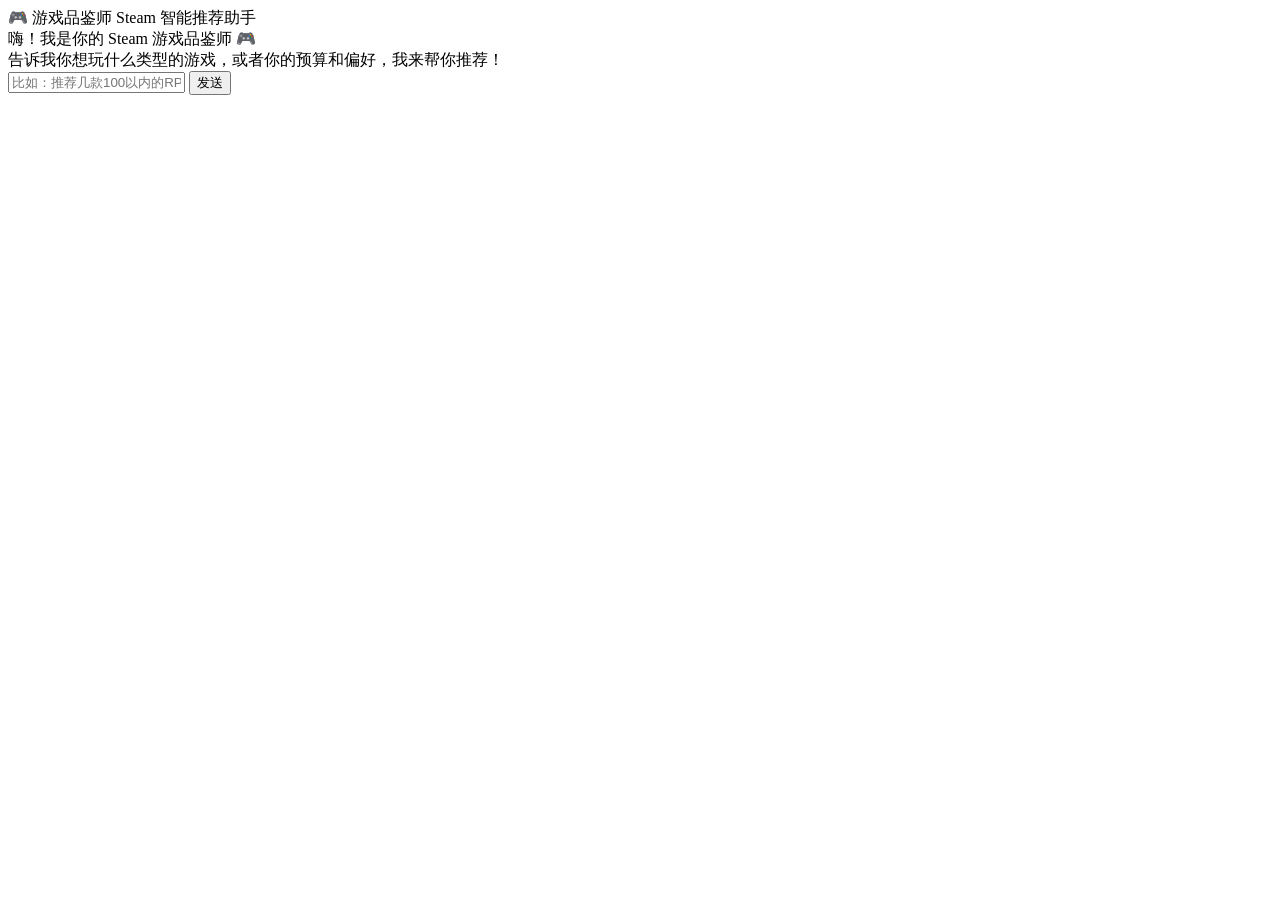
==== frontend/index.html @ 57fe6460 "feat: Steam game recommendation agent with Docker support" ====
<!DOCTYPE html>
<html lang="zh-CN">
<head>
    <meta charset="UTF-8">
    <meta name="viewport" content="width=device-width, initial-scale=1.0">
    <title>Steam 游戏推荐</title>
    <link rel="stylesheet" href="/static/style.css">
</head>
<body>

    <!-- Header -->
    <header>
        <span class="logo">🎮 游戏品鉴师</span>
        <span class="subtitle">Steam 智能推荐助手</span>
    </header>

    <!-- Chat messages -->
    <div id="chat-container">
        <div class="message message-bot">
            嗨！我是你的 Steam 游戏品鉴师 🎮<br>
            告诉我你想玩什么类型的游戏，或者你的预算和偏好，我来帮你推荐！
        </div>
    </div>

    <!-- Input bar -->
    <div id="input-area">
        <input
            type="text"
            id="message-input"
            placeholder="比如：推荐几款100以内的RPG游戏..."
            autocomplete="off"
        >
        <button id="send-btn">发送</button>
    </div>

    <script src="/static/app.js"></script>
</body>
</html>
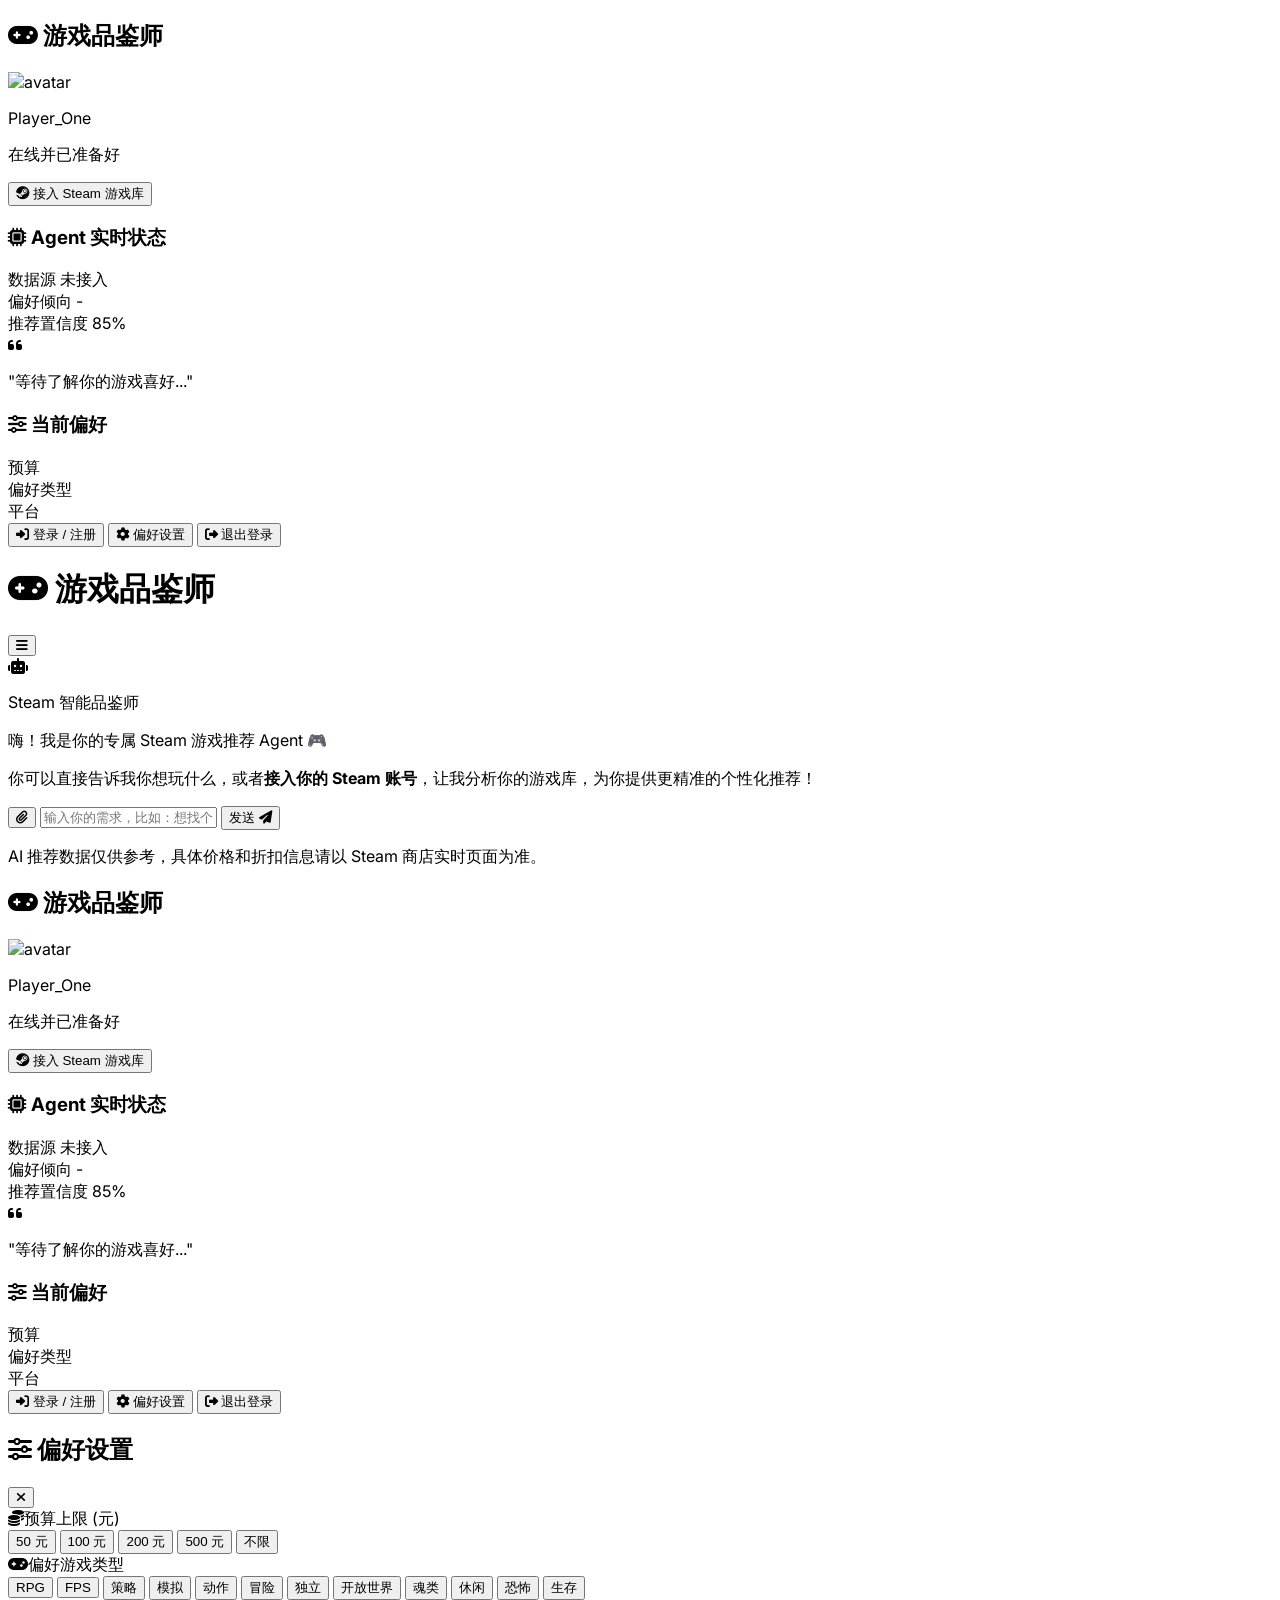
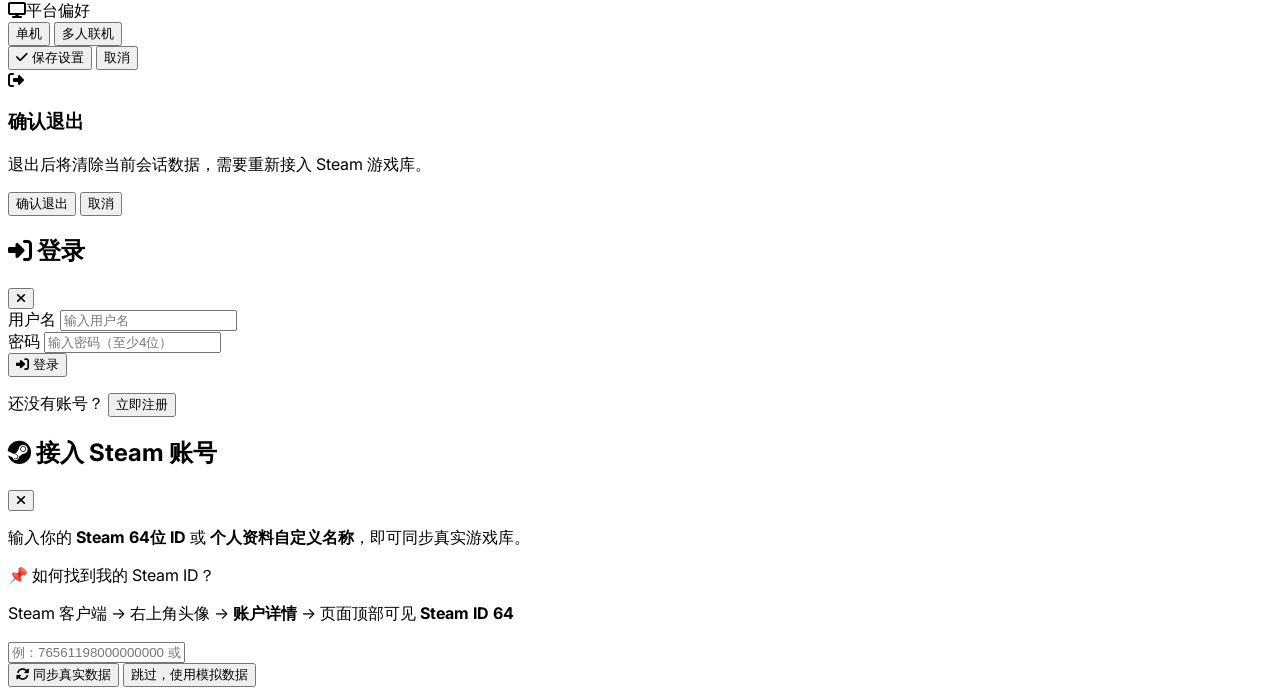
==== commit 9cb14f30: "feat: 6项核心功能实现 — 设置联动/用户认证/多用户隔离/对话持久化/图片上传/SSE推送 === 新增功能 ===  1. 设置联动 (Settings ↔ Backend)    - Ch" ====
--- a/frontend/index.html
+++ b/frontend/index.html
@@ -3,34 +3,470 @@
 <head>
     <meta charset="UTF-8">
     <meta name="viewport" content="width=device-width, initial-scale=1.0">
-    <title>Steam 游戏推荐</title>
+    <title>Steam 游戏品鉴师 - 智能 Agent</title>
+    <script src="https://cdn.tailwindcss.com"></script>
+    <link rel="stylesheet" href="https://cdnjs.cloudflare.com/ajax/libs/font-awesome/6.4.0/css/all.min.css">
+    <link rel="preconnect" href="https://fonts.googleapis.com">
+    <link rel="preconnect" href="https://fonts.gstatic.com" crossorigin>
+    <link href="https://fonts.googleapis.com/css2?family=Inter:wght@400;500;600;700&display=swap" rel="stylesheet">
+    <script>
+        tailwind.config = {
+            theme: {
+                extend: {
+                    colors: {
+                        steam: {
+                            dark: '#171a21',
+                            panel: '#1b2838',
+                            light: '#2a475e',
+                            accent: '#66c0f4',
+                            hover: '#1f8bca'
+                        }
+                    },
+                    animation: {
+                        'pulse-fast': 'pulse 1s cubic-bezier(0.4, 0, 0.6, 1) infinite',
+                    }
+                }
+            }
+        }
+    </script>
+    <style>
+        body { font-family: 'Inter', sans-serif; }
+
+        /* 自定义滚动条 */
+        ::-webkit-scrollbar { width: 6px; height: 6px; }
+        ::-webkit-scrollbar-track { background: transparent; }
+        ::-webkit-scrollbar-thumb { background: #2a475e; border-radius: 10px; }
+        ::-webkit-scrollbar-thumb:hover { background: #66c0f4; }
+
+        /* 打字机光标动画 */
+        .typing-dot {
+            animation: typing 1.4s infinite ease-in-out both;
+        }
+        .typing-dot:nth-child(1) { animation-delay: -0.32s; }
+        .typing-dot:nth-child(2) { animation-delay: -0.16s; }
+        @keyframes typing {
+            0%, 80%, 100% { transform: scale(0); }
+            40% { transform: scale(1); }
+        }
+
+        @keyframes fadeIn {
+            from { opacity: 0; transform: translateY(10px); }
+            to { opacity: 1; transform: translateY(0); }
+        }
+
+        /* 移动端滚动条隐藏 */
+        .scrollbar-hide::-webkit-scrollbar { display: none; }
+        .scrollbar-hide { -ms-overflow-style: none; scrollbar-width: none; }
+    </style>
     <link rel="stylesheet" href="/static/style.css">
 </head>
-<body>
-
-    <!-- Header -->
-    <header>
-        <span class="logo">🎮 游戏品鉴师</span>
-        <span class="subtitle">Steam 智能推荐助手</span>
-    </header>
-
-    <!-- Chat messages -->
-    <div id="chat-container">
-        <div class="message message-bot">
-            嗨！我是你的 Steam 游戏品鉴师 🎮<br>
-            告诉我你想玩什么类型的游戏，或者你的预算和偏好，我来帮你推荐！
+<body class="bg-[#121419] text-gray-300 h-screen flex overflow-hidden">
+
+    <!-- ================================================================= -->
+    <!--  左侧边栏：用户控制台 & AI 状态 (桌面端可见)                         -->
+    <!-- ================================================================= -->
+    <aside id="desktop-sidebar" class="w-72 bg-steam-panel border-r border-steam-light flex flex-col justify-between hidden md:flex shrink-0 shadow-xl z-10">
+        <div class="p-6 overflow-y-auto">
+            <h1 class="text-xl font-bold text-white flex items-center gap-3 mb-8 tracking-wide">
+                <i class="fa-solid fa-gamepad text-steam-accent text-2xl drop-shadow-[0_0_8px_rgba(102,192,244,0.5)]"></i>
+                游戏品鉴师
+            </h1>
+
+            <!-- 用户模块 -->
+            <div class="bg-steam-dark p-4 rounded-xl border border-steam-light/50 shadow-inner mb-6 relative overflow-hidden group">
+                <div class="absolute inset-0 bg-gradient-to-br from-steam-accent/10 to-transparent opacity-0 group-hover:opacity-100 transition duration-500"></div>
+                <div class="flex items-center gap-4 mb-5 relative z-10">
+                    <div class="w-12 h-12 bg-steam-light rounded-full overflow-hidden border-2 border-steam-accent shadow-[0_0_10px_rgba(102,192,244,0.3)]">
+                        <img id="user-avatar" src="https://api.dicebear.com/7.x/adventurer/svg?seed=Alex&backgroundColor=2a475e" alt="avatar" class="w-full h-full object-cover">
+                    </div>
+                    <div>
+                        <p id="user-name" class="text-[15px] text-white font-bold tracking-wide">Player_One</p>
+                        <div class="flex items-center gap-1.5 mt-0.5">
+                            <span id="online-dot" class="w-2 h-2 rounded-full bg-green-500 animate-pulse"></span>
+                            <p id="online-status" class="text-xs text-green-400">在线并已准备好</p>
+                        </div>
+                    </div>
+                </div>
+
+                <button id="sync-btn" class="w-full bg-steam-light hover:bg-steam-hover text-sm text-white py-2.5 rounded-lg transition-all duration-300 flex items-center justify-center gap-2 shadow-lg relative z-10 font-medium">
+                    <i id="sync-icon" class="fa-brands fa-steam text-lg"></i>
+                    <span id="sync-text">接入 Steam 游戏库</span>
+                </button>
+            </div>
+
+            <!-- AI 状态面板 -->
+            <div class="mt-8">
+                <h3 class="text-xs text-gray-500 font-bold uppercase tracking-widest mb-4 flex items-center gap-2">
+                    <i class="fa-solid fa-microchip"></i> Agent 实时状态
+                </h3>
+                <div class="bg-steam-dark/80 p-4 rounded-xl text-sm space-y-3.5 border border-steam-light/30 shadow-inner">
+                    <div class="flex justify-between items-center">
+                        <span class="text-gray-400">数据源</span>
+                        <span id="data-status" class="text-gray-500 text-xs px-2 py-0.5 bg-gray-800 rounded">未接入</span>
+                    </div>
+                    <div class="flex justify-between items-center">
+                        <span class="text-gray-400">偏好倾向</span>
+                        <span id="pref-status" class="text-steam-accent font-medium">-</span>
+                    </div>
+                    <div class="flex justify-between items-center">
+                        <span class="text-gray-400">推荐置信度</span>
+                        <span id="confidence-status" class="text-green-400 font-medium">85%</span>
+                    </div>
+                    <div class="mt-3 pt-3 border-t border-gray-700/50 relative">
+                        <i class="fa-solid fa-quote-left text-gray-600 absolute -top-2 left-0 text-xs"></i>
+                        <p id="agent-thought" class="text-xs text-gray-400 italic pl-4 leading-relaxed tracking-wide">"等待了解你的游戏喜好..."</p>
+                    </div>
+                </div>
+            </div>
+
+            <!-- 当前偏好设置 -->
+            <div id="desktop-prefs-display" class="mt-6 hidden">
+                <h3 class="text-xs text-gray-500 font-bold uppercase tracking-widest mb-3 flex items-center gap-2">
+                    <i class="fa-solid fa-sliders"></i> 当前偏好
+                </h3>
+                <div class="bg-steam-dark/80 p-4 rounded-xl text-sm space-y-2.5 border border-steam-light/30 shadow-inner">
+                    <div id="desktop-pref-budget" class="hidden flex justify-between items-center">
+                        <span class="text-gray-400 text-xs">预算</span>
+                        <span class="text-steam-accent font-medium text-xs"></span>
+                    </div>
+                    <div id="desktop-pref-genres" class="hidden">
+                        <span class="text-gray-400 text-xs block mb-1.5">偏好类型</span>
+                        <div class="flex flex-wrap gap-1"></div>
+                    </div>
+                    <div id="desktop-pref-platforms" class="hidden">
+                        <span class="text-gray-400 text-xs block mb-1.5">平台</span>
+                        <div class="flex flex-wrap gap-1"></div>
+                    </div>
+                </div>
+            </div>
+        </div>
+
+        <div class="p-6 border-t border-steam-light/50 bg-steam-dark/30">
+            <button id="desktop-login-btn" class="w-full text-left text-sm text-steam-accent hover:text-white transition flex items-center gap-3 mb-4">
+                <i class="fa-solid fa-right-to-bracket w-4"></i> 登录 / 注册
+            </button>
+            <button id="desktop-settings-btn" class="w-full text-left text-sm text-gray-400 hover:text-white transition flex items-center gap-3 mb-4">
+                <i class="fa-solid fa-gear w-4"></i> 偏好设置
+            </button>
+            <button id="desktop-logout-btn" class="w-full text-left text-sm text-red-400 hover:text-red-300 transition flex items-center gap-3">
+                <i class="fa-solid fa-right-from-bracket w-4"></i> 退出登录
+            </button>
+        </div>
+    </aside>
+
+    <!-- ================================================================= -->
+    <!--  右侧：核心对话区                                                    -->
+    <!-- ================================================================= -->
+    <main class="flex-1 flex flex-col relative w-full bg-[#121419]">
+
+        <!-- 移动端顶部导航 (桌面端隐藏) -->
+        <header class="md:hidden bg-steam-panel p-4 flex items-center justify-between border-b border-steam-light z-20">
+            <h1 class="text-lg font-bold text-white flex items-center gap-2">
+                <i class="fa-solid fa-gamepad text-steam-accent"></i> 游戏品鉴师
+            </h1>
+            <button id="mobile-menu-btn" class="text-steam-accent"><i class="fa-solid fa-bars text-xl"></i></button>
+        </header>
+
+        <!-- 对话记录区 -->
+        <div class="flex-1 overflow-y-auto p-4 md:p-8 space-y-8 scroll-smooth" id="chat-container">
+
+            <!-- AI 欢迎语 -->
+            <div class="flex gap-4" style="animation: fadeIn 0.5s ease-out;">
+                <div class="w-10 h-10 rounded-full bg-gradient-to-br from-steam-accent to-blue-600 flex items-center justify-center flex-shrink-0 shadow-[0_0_15px_rgba(102,192,244,0.4)]">
+                    <i class="fa-solid fa-robot text-white text-sm"></i>
+                </div>
+                <div class="max-w-[85%] md:max-w-[70%]">
+                    <p class="text-xs text-gray-400 mb-1.5 ml-1 font-medium">Steam 智能品鉴师</p>
+                    <div class="bg-steam-panel p-4 md:p-5 rounded-2xl rounded-tl-none border border-steam-light shadow-lg text-[15px] text-gray-200 leading-relaxed">
+                        <p>嗨！我是你的专属 Steam 游戏推荐 Agent 🎮</p>
+                        <p class="mt-2 text-gray-400">你可以直接告诉我你想玩什么，或者<strong class="text-steam-accent">接入你的 Steam 账号</strong>，让我分析你的游戏库，为你提供更精准的个性化推荐！</p>
+                    </div>
+                </div>
+            </div>
+
+            <!-- 动态消息将附加在这里 -->
+        </div>
+
+        <!-- 底部交互输入区 -->
+        <div class="p-4 md:p-6 bg-gradient-to-t from-[#0d0f12] via-[#121419] to-transparent pt-12 relative z-10">
+
+            <!-- 快捷引导标签 -->
+            <div class="flex gap-2.5 mb-4 overflow-x-auto pb-2 scrollbar-hide" id="quick-prompts">
+                <!-- 由 app.js 动态渲染 -->
+            </div>
+
+            <!-- 输入框主体 -->
+            <div class="relative bg-steam-panel border border-steam-light/80 rounded-xl flex items-center shadow-2xl focus-within:border-steam-accent focus-within:ring-1 focus-within:ring-steam-accent transition-all duration-300">
+                <button id="attach-btn" class="p-4 text-gray-400 hover:text-steam-accent transition-colors flex-shrink-0" title="上传截图">
+                    <i class="fa-solid fa-paperclip text-lg"></i>
+                </button>
+                <input type="text" id="chat-input" placeholder="输入你的需求，比如：想找个能和朋友一起玩的合作游戏..." class="flex-1 bg-transparent text-white placeholder-gray-500 py-4 px-2 outline-none text-[15px]">
+                <button id="send-btn" class="bg-steam-accent hover:bg-[#4cb0eb] text-steam-dark font-bold px-5 md:px-7 py-2.5 rounded-lg mr-2 transition-colors flex items-center gap-2 shadow-[0_0_10px_rgba(102,192,244,0.3)] hover:shadow-[0_0_15px_rgba(102,192,244,0.5)]">
+                    <span class="hidden md:inline">发送</span>
+                    <i class="fa-solid fa-paper-plane"></i>
+                </button>
+            </div>
+            <p class="text-center text-[11px] text-gray-600 mt-3 font-medium">AI 推荐数据仅供参考，具体价格和折扣信息请以 Steam 商店实时页面为准。</p>
+        </div>
+    </main>
+
+    <!-- ================================================================= -->
+    <!--  移动端侧边栏 (遮罩 + 抽屉)                                        -->
+    <!-- ================================================================= -->
+    <div id="sidebar-overlay" class="fixed inset-0 bg-black/50 z-30 hidden" onclick="toggleMobileSidebar()"></div>
+    <aside id="mobile-sidebar" class="fixed left-0 top-0 h-full w-72 bg-steam-panel z-40 transform -translate-x-full transition-transform duration-300 overflow-y-auto shadow-2xl">
+        <div class="p-6 overflow-y-auto">
+            <h1 class="text-xl font-bold text-white flex items-center gap-3 mb-8 tracking-wide">
+                <i class="fa-solid fa-gamepad text-steam-accent text-2xl drop-shadow-[0_0_8px_rgba(102,192,244,0.5)]"></i>
+                游戏品鉴师
+            </h1>
+            <div class="bg-steam-dark p-4 rounded-xl border border-steam-light/50 shadow-inner mb-6 relative overflow-hidden group">
+                <div class="flex items-center gap-4 mb-5 relative z-10">
+                    <div class="w-12 h-12 bg-steam-light rounded-full overflow-hidden border-2 border-steam-accent shadow-[0_0_10px_rgba(102,192,244,0.3)]">
+                        <img src="https://api.dicebear.com/7.x/adventurer/svg?seed=Alex&backgroundColor=2a475e" alt="avatar" class="w-full h-full object-cover">
+                    </div>
+                    <div>
+                        <p class="text-[15px] text-white font-bold tracking-wide">Player_One</p>
+                        <div class="flex items-center gap-1.5 mt-0.5">
+                            <span class="w-2 h-2 rounded-full bg-green-500 animate-pulse"></span>
+                            <p class="text-xs text-green-400">在线并已准备好</p>
+                        </div>
+                    </div>
+                </div>
+                <button id="mobile-sync-btn" class="w-full bg-steam-light hover:bg-steam-hover text-sm text-white py-2.5 rounded-lg transition-all duration-300 flex items-center justify-center gap-2 shadow-lg relative z-10 font-medium">
+                    <i id="mobile-sync-icon" class="fa-brands fa-steam text-lg"></i>
+                    <span id="mobile-sync-text">接入 Steam 游戏库</span>
+                </button>
+            </div>
+            <div class="mt-8">
+                <h3 class="text-xs text-gray-500 font-bold uppercase tracking-widest mb-4 flex items-center gap-2">
+                    <i class="fa-solid fa-microchip"></i> Agent 实时状态
+                </h3>
+                <div class="bg-steam-dark/80 p-4 rounded-xl text-sm space-y-3.5 border border-steam-light/30 shadow-inner">
+                    <div class="flex justify-between items-center">
+                        <span class="text-gray-400">数据源</span>
+                        <span class="text-gray-500 text-xs px-2 py-0.5 bg-gray-800 rounded" id="mobile-data-status">未接入</span>
+                    </div>
+                    <div class="flex justify-between items-center">
+                        <span class="text-gray-400">偏好倾向</span>
+                        <span class="text-steam-accent font-medium" id="mobile-pref-status">-</span>
+                    </div>
+                    <div class="flex justify-between items-center">
+                        <span class="text-gray-400">推荐置信度</span>
+                        <span class="text-green-400 font-medium" id="mobile-confidence-status">85%</span>
+                    </div>
+                    <div class="mt-3 pt-3 border-t border-gray-700/50 relative">
+                        <i class="fa-solid fa-quote-left text-gray-600 absolute -top-2 left-0 text-xs"></i>
+                        <p class="text-xs text-gray-400 italic pl-4 leading-relaxed tracking-wide" id="mobile-agent-thought">"等待了解你的游戏喜好..."</p>
+                    </div>
+                </div>
+            </div>
+
+            <!-- 当前偏好设置 -->
+            <div id="mobile-prefs-display" class="mt-6 hidden">
+                <h3 class="text-xs text-gray-500 font-bold uppercase tracking-widest mb-3 flex items-center gap-2">
+                    <i class="fa-solid fa-sliders"></i> 当前偏好
+                </h3>
+                <div class="bg-steam-dark/80 p-4 rounded-xl text-sm space-y-2.5 border border-steam-light/30 shadow-inner">
+                    <div id="mobile-pref-budget" class="hidden flex justify-between items-center">
+                        <span class="text-gray-400 text-xs">预算</span>
+                        <span class="text-steam-accent font-medium text-xs"></span>
+                    </div>
+                    <div id="mobile-pref-genres" class="hidden">
+                        <span class="text-gray-400 text-xs block mb-1.5">偏好类型</span>
+                        <div class="flex flex-wrap gap-1"></div>
+                    </div>
+                    <div id="mobile-pref-platforms" class="hidden">
+                        <span class="text-gray-400 text-xs block mb-1.5">平台</span>
+                        <div class="flex flex-wrap gap-1"></div>
+                    </div>
+                </div>
+            </div>
+        </div>
+        <div class="p-6 border-t border-steam-light/50 bg-steam-dark/30">
+            <button id="mobile-login-btn" class="w-full text-left text-sm text-steam-accent hover:text-white transition flex items-center gap-3 mb-4">
+                <i class="fa-solid fa-right-to-bracket w-4"></i> 登录 / 注册
+            </button>
+            <button id="mobile-settings-btn" class="w-full text-left text-sm text-gray-400 hover:text-white transition flex items-center gap-3 mb-4">
+                <i class="fa-solid fa-gear w-4"></i> 偏好设置
+            </button>
+            <button id="mobile-logout-btn" class="w-full text-left text-sm text-red-400 hover:text-red-300 transition flex items-center gap-3">
+                <i class="fa-solid fa-right-from-bracket w-4"></i> 退出登录
+            </button>
+        </div>
+    </aside>
+
+    <!-- ================================================================= -->
+    <!--  偏好设置弹窗                                                       -->
+    <!-- ================================================================= -->
+    <div id="settings-modal" class="fixed inset-0 z-50 flex items-center justify-center hidden">
+        <div class="absolute inset-0 bg-black/70" onclick="closeSettingsModal()"></div>
+        <div class="relative bg-steam-panel border border-steam-light rounded-2xl w-[420px] max-w-[95vw] max-h-[85vh] overflow-y-auto shadow-2xl p-6 z-10">
+            <div class="flex items-center justify-between mb-6">
+                <h2 class="text-lg font-bold text-white flex items-center gap-2">
+                    <i class="fa-solid fa-sliders text-steam-accent"></i> 偏好设置
+                </h2>
+                <button onclick="closeSettingsModal()" class="text-gray-400 hover:text-white transition">
+                    <i class="fa-solid fa-xmark text-xl"></i>
+                </button>
+            </div>
+
+            <!-- 预算范围 -->
+            <div class="mb-5">
+                <label class="text-sm text-gray-300 font-medium mb-2 block">
+                    <i class="fa-solid fa-coins text-steam-accent mr-1.5"></i>预算上限 (元)
+                </label>
+                <div class="flex gap-2 flex-wrap" id="budget-options">
+                    <button data-value="50"  class="budget-chip px-3 py-1.5 rounded-lg border border-gray-600 text-xs text-gray-300 hover:border-steam-accent hover:text-steam-accent transition">50 元</button>
+                    <button data-value="100" class="budget-chip px-3 py-1.5 rounded-lg border border-gray-600 text-xs text-gray-300 hover:border-steam-accent hover:text-steam-accent transition">100 元</button>
+                    <button data-value="200" class="budget-chip px-3 py-1.5 rounded-lg border border-gray-600 text-xs text-gray-300 hover:border-steam-accent hover:text-steam-accent transition">200 元</button>
+                    <button data-value="500" class="budget-chip px-3 py-1.5 rounded-lg border border-gray-600 text-xs text-gray-300 hover:border-steam-accent hover:text-steam-accent transition">500 元</button>
+                    <button data-value="0"   class="budget-chip px-3 py-1.5 rounded-lg border border-gray-600 text-xs text-gray-300 hover:border-steam-accent hover:text-steam-accent transition">不限</button>
+                </div>
+            </div>
+
+            <!-- 偏好类型 -->
+            <div class="mb-5">
+                <label class="text-sm text-gray-300 font-medium mb-2 block">
+                    <i class="fa-solid fa-gamepad text-steam-accent mr-1.5"></i>偏好游戏类型
+                </label>
+                <div class="flex gap-2 flex-wrap" id="genre-options">
+                    <button data-value="RPG"       class="genre-chip px-3 py-1.5 rounded-lg border border-gray-600 text-xs text-gray-300 hover:border-steam-accent hover:text-steam-accent transition">RPG</button>
+                    <button data-value="FPS"       class="genre-chip px-3 py-1.5 rounded-lg border border-gray-600 text-xs text-gray-300 hover:border-steam-accent hover:text-steam-accent transition">FPS</button>
+                    <button data-value="策略"      class="genre-chip px-3 py-1.5 rounded-lg border border-gray-600 text-xs text-gray-300 hover:border-steam-accent hover:text-steam-accent transition">策略</button>
+                    <button data-value="模拟"      class="genre-chip px-3 py-1.5 rounded-lg border border-gray-600 text-xs text-gray-300 hover:border-steam-accent hover:text-steam-accent transition">模拟</button>
+                    <button data-value="动作"      class="genre-chip px-3 py-1.5 rounded-lg border border-gray-600 text-xs text-gray-300 hover:border-steam-accent hover:text-steam-accent transition">动作</button>
+                    <button data-value="冒险"      class="genre-chip px-3 py-1.5 rounded-lg border border-gray-600 text-xs text-gray-300 hover:border-steam-accent hover:text-steam-accent transition">冒险</button>
+                    <button data-value="独立"      class="genre-chip px-3 py-1.5 rounded-lg border border-gray-600 text-xs text-gray-300 hover:border-steam-accent hover:text-steam-accent transition">独立</button>
+                    <button data-value="开放世界"  class="genre-chip px-3 py-1.5 rounded-lg border border-gray-600 text-xs text-gray-300 hover:border-steam-accent hover:text-steam-accent transition">开放世界</button>
+                    <button data-value="魂类"      class="genre-chip px-3 py-1.5 rounded-lg border border-gray-600 text-xs text-gray-300 hover:border-steam-accent hover:text-steam-accent transition">魂类</button>
+                    <button data-value="休闲"      class="genre-chip px-3 py-1.5 rounded-lg border border-gray-600 text-xs text-gray-300 hover:border-steam-accent hover:text-steam-accent transition">休闲</button>
+                    <button data-value="恐怖"      class="genre-chip px-3 py-1.5 rounded-lg border border-gray-600 text-xs text-gray-300 hover:border-steam-accent hover:text-steam-accent transition">恐怖</button>
+                    <button data-value="生存"      class="genre-chip px-3 py-1.5 rounded-lg border border-gray-600 text-xs text-gray-300 hover:border-steam-accent hover:text-steam-accent transition">生存</button>
+                </div>
+            </div>
+
+            <!-- 平台偏好 -->
+            <div class="mb-6">
+                <label class="text-sm text-gray-300 font-medium mb-2 block">
+                    <i class="fa-solid fa-display text-steam-accent mr-1.5"></i>平台偏好
+                </label>
+                <div class="flex gap-2 flex-wrap" id="platform-options">
+                    <button data-value="单机" class="platform-chip px-3 py-1.5 rounded-lg border border-gray-600 text-xs text-gray-300 hover:border-steam-accent hover:text-steam-accent transition">单机</button>
+                    <button data-value="多人" class="platform-chip px-3 py-1.5 rounded-lg border border-gray-600 text-xs text-gray-300 hover:border-steam-accent hover:text-steam-accent transition">多人联机</button>
+                </div>
+            </div>
+
+            <!-- 操作按钮 -->
+            <div class="flex gap-3">
+                <button onclick="saveSettings()" class="flex-1 bg-steam-accent hover:bg-[#4cb0eb] text-steam-dark font-bold py-2.5 rounded-lg transition flex items-center justify-center gap-2 shadow-lg">
+                    <i class="fa-solid fa-check"></i> 保存设置
+                </button>
+                <button onclick="closeSettingsModal()" class="flex-1 bg-steam-dark border border-steam-light text-gray-300 py-2.5 rounded-lg hover:bg-steam-light transition">
+                    取消
+                </button>
+            </div>
         </div>
     </div>
 
-    <!-- Input bar -->
-    <div id="input-area">
-        <input
-            type="text"
-            id="message-input"
-            placeholder="比如：推荐几款100以内的RPG游戏..."
-            autocomplete="off"
-        >
-        <button id="send-btn">发送</button>
+    <!-- ================================================================= -->
+    <!--  退出登录确认弹窗                                                    -->
+    <!-- ================================================================= -->
+    <div id="logout-modal" class="fixed inset-0 z-50 flex items-center justify-center hidden">
+        <div class="absolute inset-0 bg-black/70" onclick="closeLogoutModal()"></div>
+        <div class="relative bg-steam-panel border border-steam-light rounded-2xl w-[360px] max-w-[95vw] shadow-2xl p-6 z-10 text-center">
+            <div class="w-14 h-14 rounded-full bg-red-500/20 flex items-center justify-center mx-auto mb-4">
+                <i class="fa-solid fa-right-from-bracket text-red-400 text-xl"></i>
+            </div>
+            <h3 class="text-white font-bold text-lg mb-2">确认退出</h3>
+            <p class="text-gray-400 text-sm mb-6">退出后将清除当前会话数据，需要重新接入 Steam 游戏库。</p>
+            <div class="flex gap-3">
+                <button onclick="confirmLogout()" class="flex-1 bg-red-500 hover:bg-red-600 text-white font-bold py-2.5 rounded-lg transition shadow-lg">
+                    确认退出
+                </button>
+                <button onclick="closeLogoutModal()" class="flex-1 bg-steam-dark border border-steam-light text-gray-300 py-2.5 rounded-lg hover:bg-steam-light transition">
+                    取消
+                </button>
+            </div>
+        </div>
+    </div>
+
+    <!-- ================================================================= -->
+    <!--  登录 / 注册弹窗                                                      -->
+    <!-- ================================================================= -->
+    <div id="auth-modal" class="fixed inset-0 z-50 flex items-center justify-center hidden">
+        <div class="absolute inset-0 bg-black/70"></div>
+        <div class="relative bg-steam-panel border border-steam-light rounded-2xl w-[400px] max-w-[95vw] shadow-2xl p-6 z-10">
+            <div class="flex items-center justify-between mb-5">
+                <h2 class="text-lg font-bold text-white flex items-center gap-2" id="auth-modal-title">
+                    <i class="fa-solid fa-right-to-bracket text-steam-accent"></i> 登录
+                </h2>
+                <button onclick="closeAuthModal()" class="text-gray-400 hover:text-white transition">
+                    <i class="fa-solid fa-xmark text-xl"></i>
+                </button>
+            </div>
+
+            <div id="auth-error" class="hidden bg-red-500/10 border border-red-500/30 text-red-400 text-sm px-4 py-2.5 rounded-lg mb-4"></div>
+
+            <div class="mb-4">
+                <label class="text-sm text-gray-300 font-medium mb-1.5 block">用户名</label>
+                <input id="auth-username" type="text" placeholder="输入用户名"
+                       class="w-full bg-steam-dark border border-steam-light/80 rounded-lg px-4 py-3 text-white placeholder-gray-500 text-sm outline-none focus:border-steam-accent transition">
+            </div>
+            <div class="mb-5">
+                <label class="text-sm text-gray-300 font-medium mb-1.5 block">密码</label>
+                <input id="auth-password" type="password" placeholder="输入密码（至少4位）"
+                       class="w-full bg-steam-dark border border-steam-light/80 rounded-lg px-4 py-3 text-white placeholder-gray-500 text-sm outline-none focus:border-steam-accent transition">
+            </div>
+
+            <button id="auth-submit-btn" class="w-full bg-steam-accent hover:bg-[#4cb0eb] text-steam-dark font-bold py-2.5 rounded-lg transition flex items-center justify-center gap-2 shadow-lg mb-3">
+                <i class="fa-solid fa-right-to-bracket"></i> 登录
+            </button>
+            <p class="text-center text-xs text-gray-500">
+                <span id="auth-toggle-text">还没有账号？</span>
+                <button id="auth-toggle-btn" class="text-steam-accent hover:underline">立即注册</button>
+            </p>
+        </div>
+    </div>
+
+    <!-- ================================================================= -->
+    <!--  Steam ID 输入弹窗                                                   -->
+    <!-- ================================================================= -->
+    <div id="steam-id-modal" class="fixed inset-0 z-50 flex items-center justify-center hidden">
+        <div class="absolute inset-0 bg-black/70" onclick="closeSteamIdModal()"></div>
+        <div class="relative bg-steam-panel border border-steam-light rounded-2xl w-[420px] max-w-[95vw] shadow-2xl p-6 z-10">
+            <div class="flex items-center justify-between mb-4">
+                <h2 class="text-lg font-bold text-white flex items-center gap-2">
+                    <i class="fa-brands fa-steam text-steam-accent"></i> 接入 Steam 账号
+                </h2>
+                <button onclick="closeSteamIdModal()" class="text-gray-400 hover:text-white transition">
+                    <i class="fa-solid fa-xmark text-xl"></i>
+                </button>
+            </div>
+            <p class="text-sm text-gray-400 mb-4 leading-relaxed">
+                输入你的 <strong class="text-steam-accent">Steam 64位 ID</strong> 或 <strong class="text-steam-accent">个人资料自定义名称</strong>，即可同步真实游戏库。
+            </p>
+            <div class="text-xs text-gray-500 mb-4 bg-steam-dark/50 p-3 rounded-lg">
+                <p class="mb-1">📌 如何找到我的 Steam ID？</p>
+                <p>Steam 客户端 → 右上角头像 → <strong>账户详情</strong> → 页面顶部可见 <strong>Steam ID 64</strong></p>
+            </div>
+            <input id="steam-id-input" type="text" placeholder="例：76561198000000000 或 myprofilename"
+                   class="w-full bg-steam-dark border border-steam-light/80 rounded-lg px-4 py-3 text-white placeholder-gray-500 text-sm outline-none focus:border-steam-accent transition mb-4">
+            <div class="flex gap-3">
+                <button id="steam-id-submit" class="flex-1 bg-steam-accent hover:bg-[#4cb0eb] text-steam-dark font-bold py-2.5 rounded-lg transition flex items-center justify-center gap-2 shadow-lg">
+                    <i class="fa-solid fa-rotate"></i> 同步真实数据
+                </button>
+                <button id="steam-id-skip" class="flex-1 bg-steam-dark border border-steam-light text-gray-300 py-2.5 rounded-lg hover:bg-steam-light transition">
+                    跳过，使用模拟数据
+                </button>
+            </div>
+        </div>
+    </div>
+
+    <!-- ================================================================= -->
+    <!--  Toast 通知                                                         -->
+    <!-- ================================================================= -->
+    <div id="toast-container" class="fixed top-4 right-4 z-[100] flex flex-col gap-2 pointer-events-none">
     </div>
 
     <script src="/static/app.js"></script>
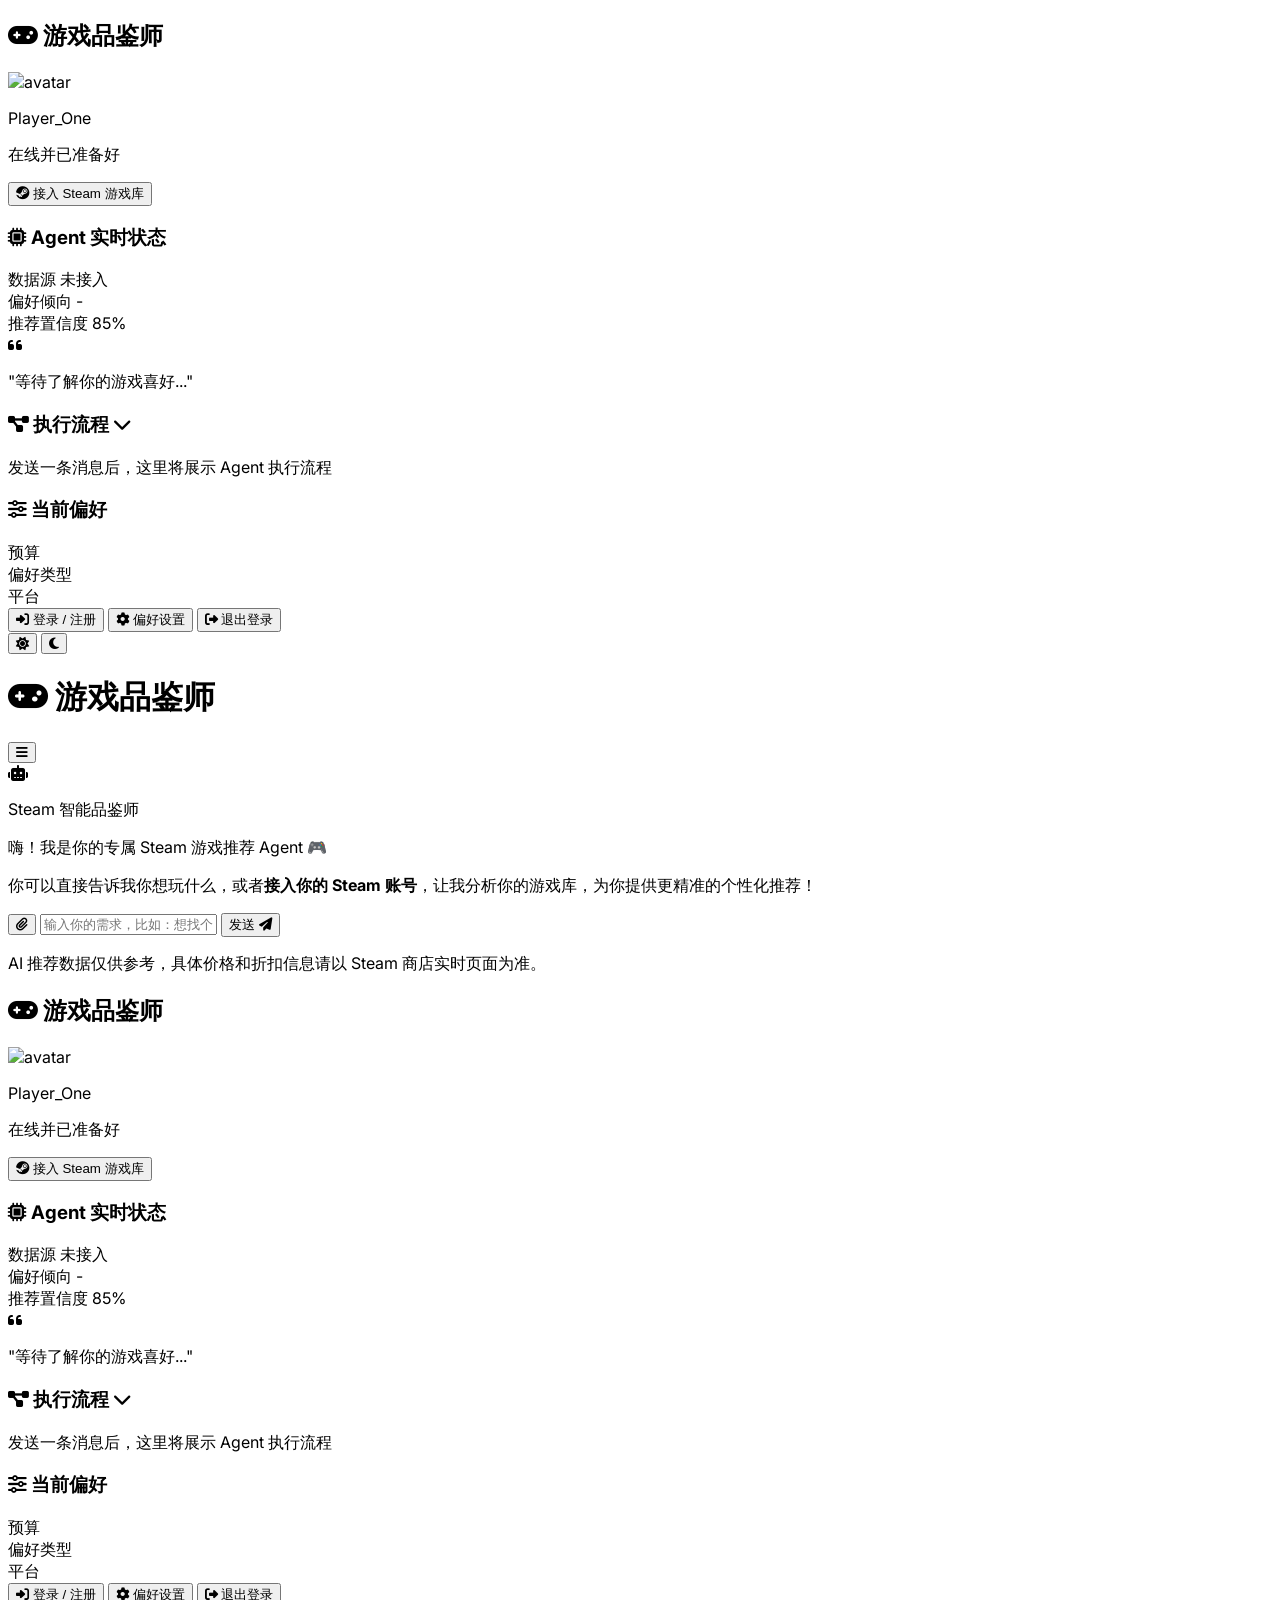
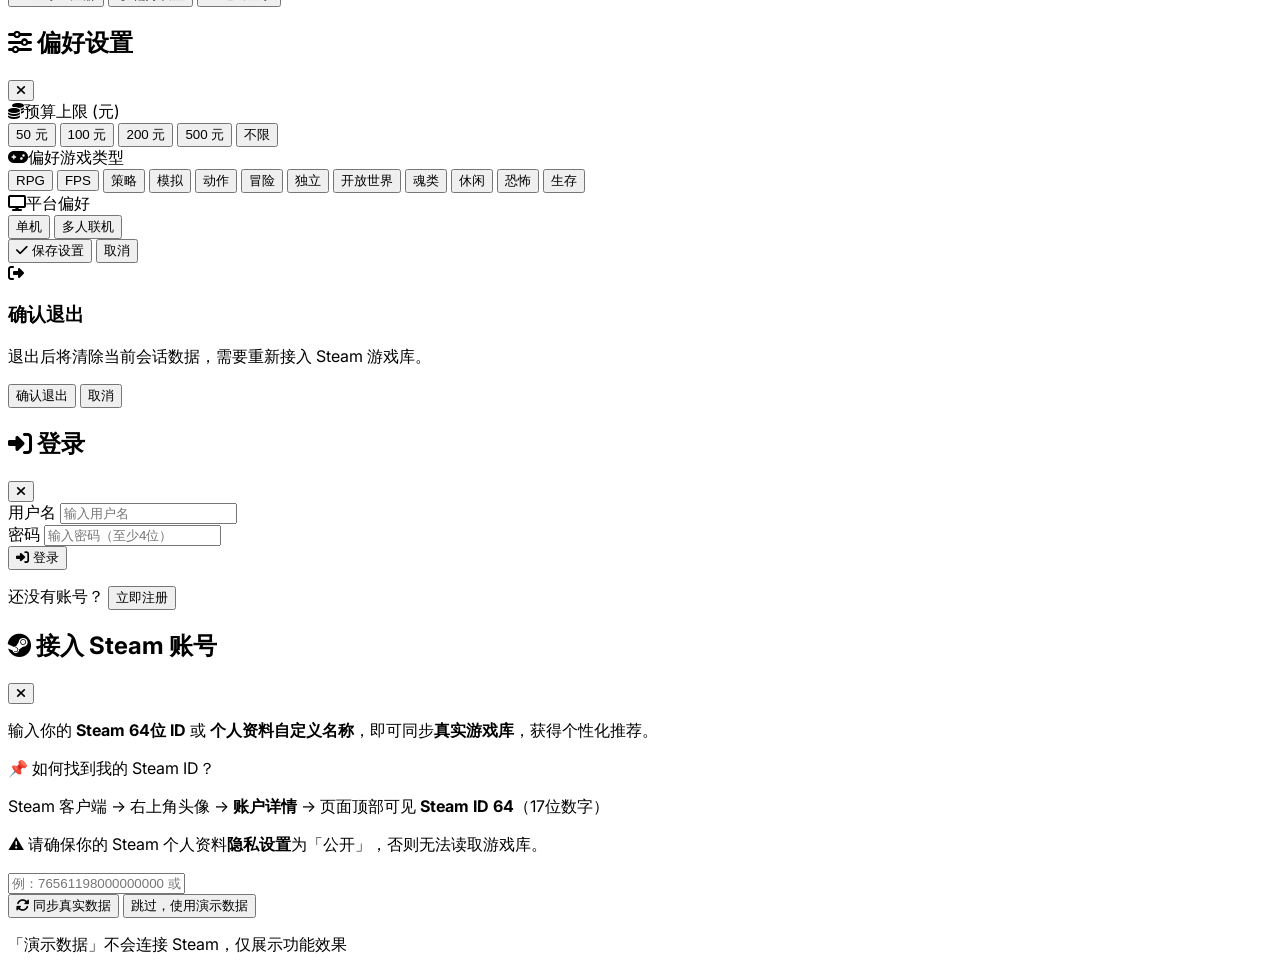
==== commit 9af4e877: "feat: 合并全部本地更新" ====
--- a/frontend/index.html
+++ b/frontend/index.html
@@ -1,5 +1,5 @@
 <!DOCTYPE html>
-<html lang="zh-CN">
+<html lang="zh-CN" data-theme="dark">
 <head>
     <meta charset="UTF-8">
     <meta name="viewport" content="width=device-width, initial-scale=1.0">
@@ -119,6 +119,20 @@
                 </div>
             </div>
 
+            <!-- [新增] Agent 执行流程面板 — 可视化 Trace -->
+            <div class="mt-6" id="desktop-trace-section">
+                <h3 class="text-xs text-gray-500 font-bold uppercase tracking-widest mb-3 flex items-center gap-2 cursor-pointer"
+                    onclick="toggleTracePanel()">
+                    <i class="fa-solid fa-diagram-project"></i> 执行流程
+                    <i id="trace-toggle-icon" class="fa-solid fa-chevron-down text-[10px] ml-auto transition-transform duration-300"></i>
+                </h3>
+                <div id="desktop-trace-panel" class="bg-steam-dark/80 p-4 rounded-xl text-xs border border-steam-light/30 shadow-inner max-h-80 overflow-y-auto space-y-2 hidden">
+                    <p id="desktop-trace-empty" class="text-gray-500 italic text-center py-4">发送一条消息后，这里将展示 Agent 执行流程</p>
+                    <div id="desktop-trace-content"></div>
+                    <div id="desktop-trace-summary" class="hidden pt-2 border-t border-gray-700/50 mt-2 text-gray-400 space-y-1"></div>
+                </div>
+            </div>
+
             <!-- 当前偏好设置 -->
             <div id="desktop-prefs-display" class="mt-6 hidden">
                 <h3 class="text-xs text-gray-500 font-bold uppercase tracking-widest mb-3 flex items-center gap-2">
@@ -158,6 +172,16 @@
     <!--  右侧：核心对话区                                                    -->
     <!-- ================================================================= -->
     <main class="flex-1 flex flex-col relative w-full bg-[#121419]">
+
+        <!-- 日间/夜间主题切换 (右上角) -->
+        <div class="theme-toggle-wrapper">
+            <button id="theme-light-btn" class="theme-toggle-btn" title="日间模式" onclick="setTheme('light')">
+                <i class="fa-solid fa-sun"></i>
+            </button>
+            <button id="theme-dark-btn" class="theme-toggle-btn active" title="夜间模式" onclick="setTheme('dark')">
+                <i class="fa-solid fa-moon"></i>
+            </button>
+        </div>
 
         <!-- 移动端顶部导航 (桌面端隐藏) -->
         <header class="md:hidden bg-steam-panel p-4 flex items-center justify-between border-b border-steam-light z-20">
@@ -259,6 +283,20 @@
                         <i class="fa-solid fa-quote-left text-gray-600 absolute -top-2 left-0 text-xs"></i>
                         <p class="text-xs text-gray-400 italic pl-4 leading-relaxed tracking-wide" id="mobile-agent-thought">"等待了解你的游戏喜好..."</p>
                     </div>
+                </div>
+            </div>
+
+            <!-- [新增] Agent 执行流程面板 — 移动端 -->
+            <div class="mt-6">
+                <h3 class="text-xs text-gray-500 font-bold uppercase tracking-widest mb-3 flex items-center gap-2 cursor-pointer"
+                    onclick="toggleMobileTracePanel()">
+                    <i class="fa-solid fa-diagram-project"></i> 执行流程
+                    <i id="mobile-trace-toggle-icon" class="fa-solid fa-chevron-down text-[10px] ml-auto transition-transform duration-300"></i>
+                </h3>
+                <div id="mobile-trace-panel" class="bg-steam-dark/80 p-4 rounded-xl text-xs border border-steam-light/30 shadow-inner max-h-80 overflow-y-auto space-y-2 hidden">
+                    <p id="mobile-trace-empty" class="text-gray-500 italic text-center py-4">发送一条消息后，这里将展示 Agent 执行流程</p>
+                    <div id="mobile-trace-content"></div>
+                    <div id="mobile-trace-summary" class="hidden pt-2 border-t border-gray-700/50 mt-2 text-gray-400 space-y-1"></div>
                 </div>
             </div>
 
@@ -395,7 +433,7 @@
     <!--  登录 / 注册弹窗                                                      -->
     <!-- ================================================================= -->
     <div id="auth-modal" class="fixed inset-0 z-50 flex items-center justify-center hidden">
-        <div class="absolute inset-0 bg-black/70"></div>
+        <div class="absolute inset-0 bg-black/70" onclick="closeAuthModal()"></div>
         <div class="relative bg-steam-panel border border-steam-light rounded-2xl w-[400px] max-w-[95vw] shadow-2xl p-6 z-10">
             <div class="flex items-center justify-between mb-5">
                 <h2 class="text-lg font-bold text-white flex items-center gap-2" id="auth-modal-title">
@@ -434,7 +472,7 @@
     <!-- ================================================================= -->
     <div id="steam-id-modal" class="fixed inset-0 z-50 flex items-center justify-center hidden">
         <div class="absolute inset-0 bg-black/70" onclick="closeSteamIdModal()"></div>
-        <div class="relative bg-steam-panel border border-steam-light rounded-2xl w-[420px] max-w-[95vw] shadow-2xl p-6 z-10">
+        <div class="relative bg-steam-panel border border-steam-light rounded-2xl w-[440px] max-w-[95vw] shadow-2xl p-6 z-10">
             <div class="flex items-center justify-between mb-4">
                 <h2 class="text-lg font-bold text-white flex items-center gap-2">
                     <i class="fa-brands fa-steam text-steam-accent"></i> 接入 Steam 账号
@@ -444,22 +482,26 @@
                 </button>
             </div>
             <p class="text-sm text-gray-400 mb-4 leading-relaxed">
-                输入你的 <strong class="text-steam-accent">Steam 64位 ID</strong> 或 <strong class="text-steam-accent">个人资料自定义名称</strong>，即可同步真实游戏库。
+                输入你的 <strong class="text-steam-accent">Steam 64位 ID</strong> 或 <strong class="text-steam-accent">个人资料自定义名称</strong>，即可同步<strong class="text-green-400">真实游戏库</strong>，获得个性化推荐。
             </p>
             <div class="text-xs text-gray-500 mb-4 bg-steam-dark/50 p-3 rounded-lg">
                 <p class="mb-1">📌 如何找到我的 Steam ID？</p>
-                <p>Steam 客户端 → 右上角头像 → <strong>账户详情</strong> → 页面顶部可见 <strong>Steam ID 64</strong></p>
+                <p>Steam 客户端 → 右上角头像 → <strong>账户详情</strong> → 页面顶部可见 <strong>Steam ID 64</strong>（17位数字）</p>
+                <p class="mt-2 text-yellow-400/80">⚠️ 请确保你的 Steam 个人资料<strong>隐私设置</strong>为「公开」，否则无法读取游戏库。</p>
             </div>
             <input id="steam-id-input" type="text" placeholder="例：76561198000000000 或 myprofilename"
                    class="w-full bg-steam-dark border border-steam-light/80 rounded-lg px-4 py-3 text-white placeholder-gray-500 text-sm outline-none focus:border-steam-accent transition mb-4">
+            <!-- Steam API status check result -->
+            <div id="steam-api-status" class="hidden text-xs mb-4 p-2 rounded-lg"></div>
             <div class="flex gap-3">
                 <button id="steam-id-submit" class="flex-1 bg-steam-accent hover:bg-[#4cb0eb] text-steam-dark font-bold py-2.5 rounded-lg transition flex items-center justify-center gap-2 shadow-lg">
                     <i class="fa-solid fa-rotate"></i> 同步真实数据
                 </button>
-                <button id="steam-id-skip" class="flex-1 bg-steam-dark border border-steam-light text-gray-300 py-2.5 rounded-lg hover:bg-steam-light transition">
-                    跳过，使用模拟数据
-                </button>
-            </div>
+                <button id="steam-id-skip" class="flex-1 bg-steam-dark/60 border border-gray-600 text-gray-400 text-sm py-2.5 rounded-lg hover:bg-steam-dark hover:text-gray-300 transition">
+                    跳过，使用演示数据
+                </button>
+            </div>
+            <p class="text-xs text-gray-600 mt-3 text-center">「演示数据」不会连接 Steam，仅展示功能效果</p>
         </div>
     </div>
 
